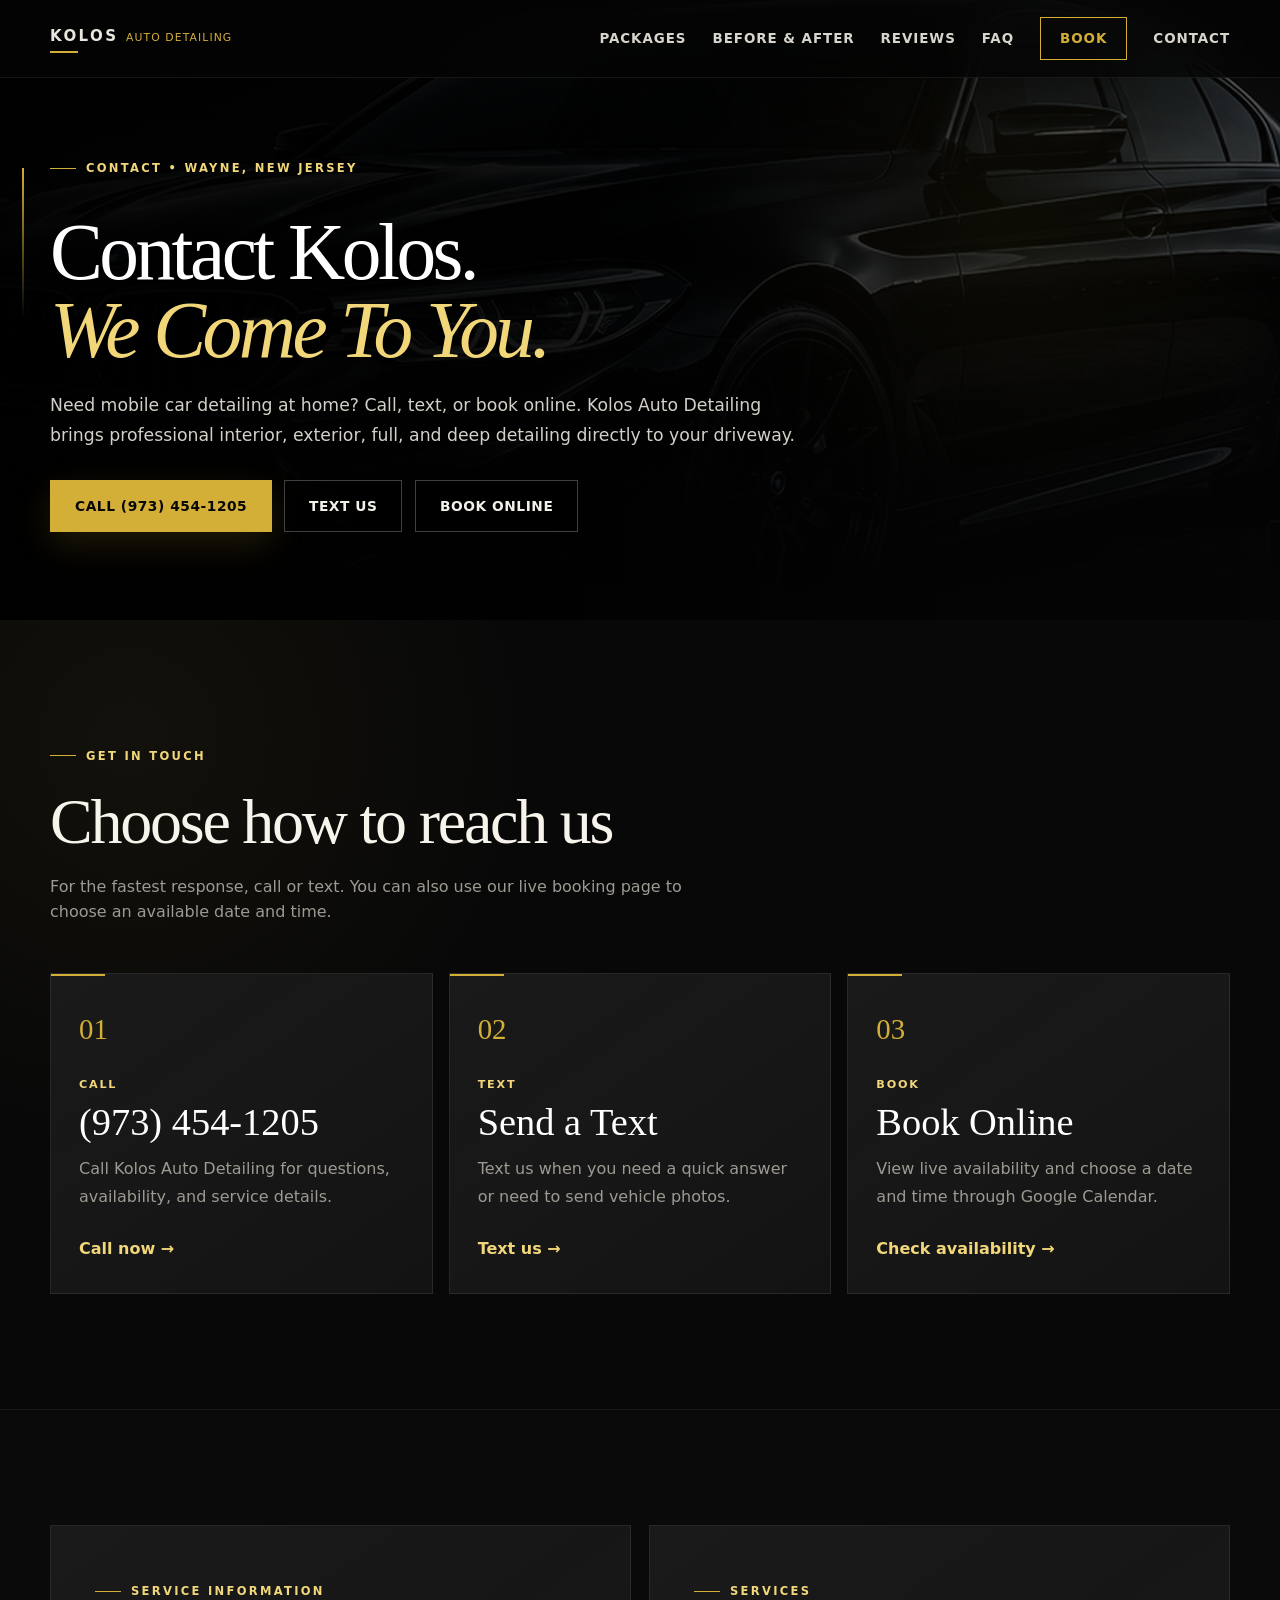
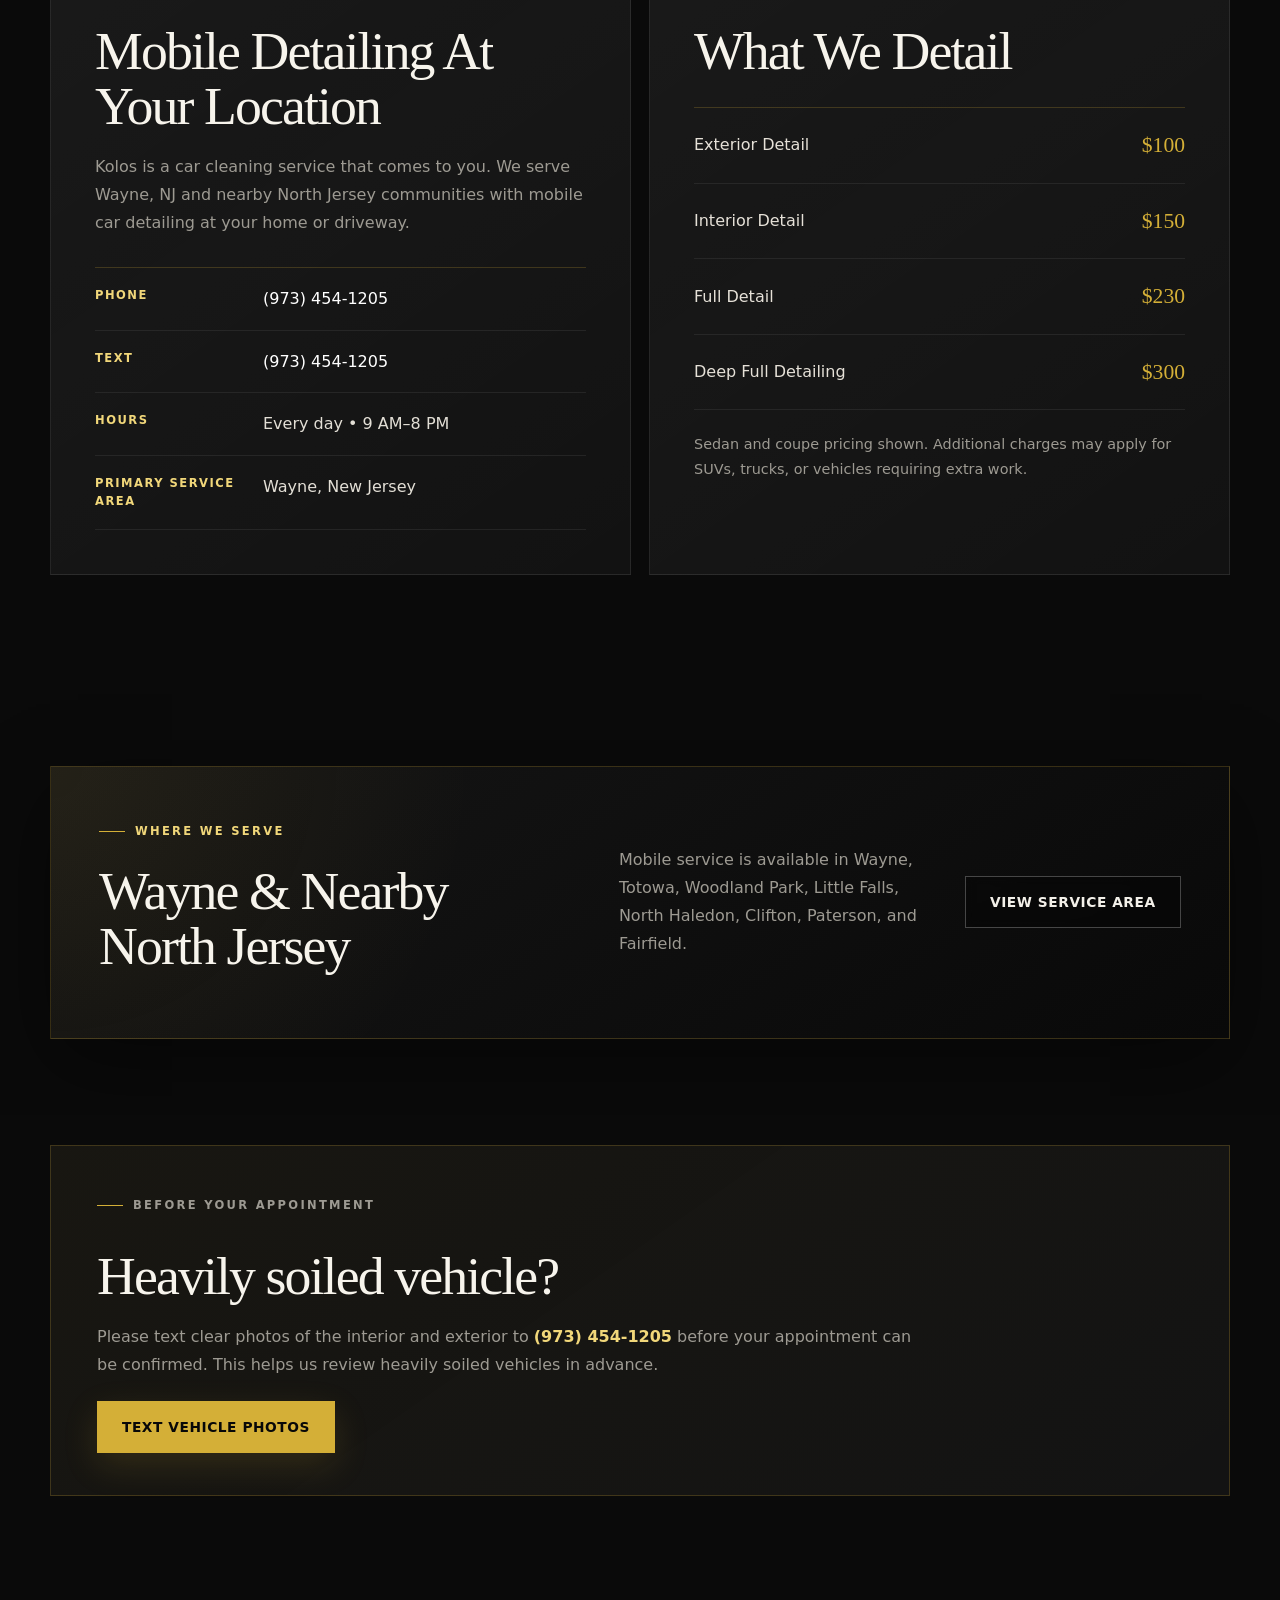
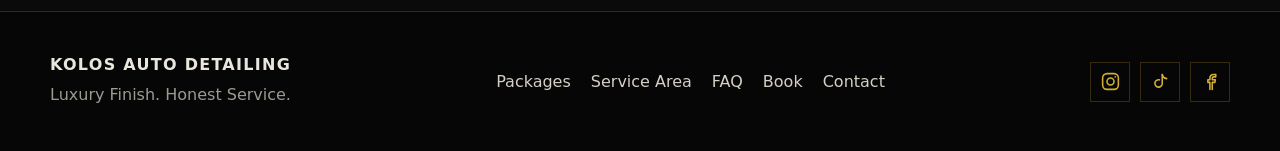
==== contact.html @ 793e10fc "Add files via upload" ====
<!doctype html>
<html lang="en">
<head>
  <meta charset="utf-8">
  <meta name="viewport" content="width=device-width,initial-scale=1">

  <!-- Meta Pixel Code -->
  <script>
  !function(f,b,e,v,n,t,s)
  {if(f.fbq)return;n=f.fbq=function(){n.callMethod?
  n.callMethod.apply(n,arguments):n.queue.push(arguments)};
  if(!f._fbq)f._fbq=n;n.push=n;n.loaded=!0;n.version='2.0';
  n.queue=[];t=b.createElement(e);t.async=!0;
  t.src=v;s=b.getElementsByTagName(e)[0];
  s.parentNode.insertBefore(t,s)}(window, document,'script',
  'https://connect.facebook.net/en_US/fbevents.js');
  fbq('init', '1034501659612035');
  fbq('track', 'PageView');
  </script>
  <noscript>
    <img height="1" width="1" style="display:none"
      src="https://www.facebook.com/tr?id=1034501659612035&ev=PageView&noscript=1"
      alt="">
  </noscript>
  <!-- End Meta Pixel Code -->

  <!-- Google tag -->
  <script async src="https://www.googletagmanager.com/gtag/js?id=G-9JKR7N1KVF"></script>
  <script>
    window.dataLayer = window.dataLayer || [];
    function gtag(){dataLayer.push(arguments);}
    gtag('js', new Date());
    gtag('config', 'G-9JKR7N1KVF');
  </script>

  <meta name="description" content="Contact Kolos Auto Detailing for mobile car detailing in Wayne, NJ. Call, text, or book online for interior, exterior, full, and deep car detailing at your location.">
  <meta name="robots" content="index, follow, max-image-preview:large, max-snippet:-1, max-video-preview:-1">
  <meta name="author" content="Kolos Auto Detailing">

  <title>Contact Kolos Auto Detailing | Mobile Car Detailing in Wayne, NJ</title>

  <link rel="canonical" href="https://kolosautodetailing.com/contact.html">

  <meta property="og:type" content="website">
  <meta property="og:site_name" content="Kolos Auto Detailing">
  <meta property="og:title" content="Contact Kolos Auto Detailing | Mobile Car Detailing in Wayne, NJ">
  <meta property="og:description" content="Call, text, or book Kolos Auto Detailing for mobile car detailing in Wayne, NJ and nearby North Jersey communities.">
  <meta property="og:url" content="https://kolosautodetailing.com/contact.html">
  <meta property="og:image" content="https://kolosautodetailing.com/assets/gallery-clean.jpg">
  <meta property="og:image:alt" content="Clean black sedan after professional car detailing">
  <meta property="og:locale" content="en_US">

  <meta name="twitter:card" content="summary_large_image">
  <meta name="twitter:title" content="Contact Kolos Auto Detailing | Mobile Car Detailing in Wayne, NJ">
  <meta name="twitter:description" content="Contact Kolos Auto Detailing for mobile interior, exterior, full, and deep detailing at your home or driveway.">
  <meta name="twitter:image" content="https://kolosautodetailing.com/assets/gallery-clean.jpg">
  <meta name="twitter:image:alt" content="Clean black sedan after professional car detailing">

  <link rel="icon" href="assets/favicon.svg">
  <link rel="apple-touch-icon" href="assets/apple-touch-icon.png">
  <link rel="stylesheet" href="style.css">

  <!-- Contact Page SEO Schema -->
  <script type="application/ld+json">
  {
    "@context": "https://schema.org",
    "@type": "ContactPage",
    "@id": "https://kolosautodetailing.com/contact.html#contact",
    "url": "https://kolosautodetailing.com/contact.html",
    "name": "Contact Kolos Auto Detailing",
    "description": "Contact page for Kolos Auto Detailing, a mobile car detailing service in Wayne, New Jersey.",
    "inLanguage": "en-US",
    "mainEntity": {
      "@id": "https://kolosautodetailing.com/#business"
    }
  }
  </script>

  <!-- Local Business SEO Schema -->
  <script type="application/ld+json">
  {
    "@context": "https://schema.org",
    "@type": "LocalBusiness",
    "@id": "https://kolosautodetailing.com/#business",
    "name": "Kolos Auto Detailing",
    "url": "https://kolosautodetailing.com/",
    "telephone": "+1-973-454-1205",
    "image": "https://kolosautodetailing.com/assets/gallery-clean.jpg",
    "description": "Mobile car detailing in Wayne, New Jersey and nearby North Jersey communities.",
    "areaServed": [
      {"@type":"City","name":"Wayne, New Jersey"},
      {"@type":"City","name":"Totowa, New Jersey"},
      {"@type":"City","name":"Woodland Park, New Jersey"},
      {"@type":"City","name":"Little Falls, New Jersey"},
      {"@type":"City","name":"North Haledon, New Jersey"},
      {"@type":"City","name":"Clifton, New Jersey"},
      {"@type":"City","name":"Paterson, New Jersey"},
      {"@type":"City","name":"Fairfield, New Jersey"}
    ],
    "sameAs": [
      "https://www.instagram.com/kolos_auto_detailing/",
      "https://www.tiktok.com/@kolosautodetailing",
      "https://www.facebook.com/profile.php?id=61592370473611"
    ],
    "openingHoursSpecification": {
      "@type": "OpeningHoursSpecification",
      "dayOfWeek": ["Monday","Tuesday","Wednesday","Thursday","Friday","Saturday","Sunday"],
      "opens": "09:00",
      "closes": "20:00"
    }
  }
  </script>
</head>

<body class="contact-page">

<header class="topbar">
  <a class="brand" href="/" aria-label="Kolos Auto Detailing home">
    Kolos <span>Auto Detailing</span>
  </a>

  <nav aria-label="Primary navigation">
    <a href="/#packages">Packages</a>
    <a href="/#results">Before &amp; After</a>
    <a href="/#reviews">Reviews</a>
    <a href="/#faq">FAQ</a>
    <a class="nav-cta" href="/#booking">Book</a>
    <a href="/contact.html" aria-current="page">Contact</a>
  </nav>
</header>

<main>

  <section class="contact-hero">
    <div class="contact-hero-overlay"></div>

    <div class="wrap contact-hero-inner reveal">
      <p class="eyebrow">Contact • Wayne, New Jersey</p>

      <h1>
        Contact Kolos.<br>
        <em>We Come To You.</em>
      </h1>

      <p class="contact-hero-copy">
        Need mobile car detailing at home? Call, text, or book online.
        Kolos Auto Detailing brings professional interior, exterior, full,
        and deep detailing directly to your driveway.
      </p>

      <div class="actions contact-actions">
        <a class="btn primary" href="tel:+19734541205">Call (973) 454-1205</a>
        <a class="btn ghost" href="sms:+19734541205">Text Us</a>
        <a class="btn ghost" href="https://calendar.app.google/9u6gRaozdZaFAMJs7" target="_blank" rel="noopener noreferrer">Book Online</a>
      </div>
    </div>
  </section>

  <section class="section contact-options-section">
    <div class="wrap">

      <div class="section-head reveal">
        <p class="eyebrow">Get in touch</p>
        <h2>Choose how to reach us</h2>
        <p>
          For the fastest response, call or text. You can also use our live
          booking page to choose an available date and time.
        </p>
      </div>

      <div class="contact-option-grid">
        <a class="contact-option-card reveal" href="tel:+19734541205">
          <span class="contact-option-number">01</span>
          <span class="contact-option-label">Call</span>
          <h3>(973) 454-1205</h3>
          <p>Call Kolos Auto Detailing for questions, availability, and service details.</p>
          <span class="contact-option-link">Call now →</span>
        </a>

        <a class="contact-option-card reveal" href="sms:+19734541205">
          <span class="contact-option-number">02</span>
          <span class="contact-option-label">Text</span>
          <h3>Send a Text</h3>
          <p>Text us when you need a quick answer or need to send vehicle photos.</p>
          <span class="contact-option-link">Text us →</span>
        </a>

        <a class="contact-option-card reveal" href="https://calendar.app.google/9u6gRaozdZaFAMJs7" target="_blank" rel="noopener noreferrer">
          <span class="contact-option-number">03</span>
          <span class="contact-option-label">Book</span>
          <h3>Book Online</h3>
          <p>View live availability and choose a date and time through Google Calendar.</p>
          <span class="contact-option-link">Check availability →</span>
        </a>
      </div>

    </div>
  </section>

  <section class="section contact-details-section">
    <div class="wrap contact-details-grid">

      <div class="contact-details-panel reveal">
        <p class="eyebrow">Service information</p>
        <h2>Mobile Detailing At Your Location</h2>
        <p>
          Kolos is a car cleaning service that comes to you. We serve Wayne,
          NJ and nearby North Jersey communities with mobile car detailing
          at your home or driveway.
        </p>

        <dl class="contact-detail-list">
          <div>
            <dt>Phone</dt>
            <dd><a href="tel:+19734541205">(973) 454-1205</a></dd>
          </div>
          <div>
            <dt>Text</dt>
            <dd><a href="sms:+19734541205">(973) 454-1205</a></dd>
          </div>
          <div>
            <dt>Hours</dt>
            <dd>Every day • 9 AM–8 PM</dd>
          </div>
          <div>
            <dt>Primary service area</dt>
            <dd>Wayne, New Jersey</dd>
          </div>
        </dl>
      </div>

      <div class="contact-service-panel reveal">
        <p class="eyebrow">Services</p>
        <h2>What We Detail</h2>

        <div class="contact-service-list">
          <a href="/#packages" class="contact-service-row">
            <span>Exterior Detail</span>
            <strong>$100</strong>
          </a>
          <a href="/#packages" class="contact-service-row">
            <span>Interior Detail</span>
            <strong>$150</strong>
          </a>
          <a href="/#packages" class="contact-service-row">
            <span>Full Detail</span>
            <strong>$230</strong>
          </a>
          <a href="/#packages" class="contact-service-row">
            <span>Deep Full Detailing</span>
            <strong>$300</strong>
          </a>
        </div>

        <p class="contact-service-note">
          Sedan and coupe pricing shown. Additional charges may apply for SUVs,
          trucks, or vehicles requiring extra work.
        </p>
      </div>

    </div>
  </section>

  <section class="section contact-area-section">
    <div class="wrap contact-area-card reveal">
      <div>
        <p class="eyebrow">Where we serve</p>
        <h2>Wayne &amp; Nearby North Jersey</h2>
      </div>

      <div class="contact-area-copy">
        <p>
          Mobile service is available in Wayne, Totowa, Woodland Park,
          Little Falls, North Haledon, Clifton, Paterson, and Fairfield.
        </p>
        <a class="btn ghost" href="/#service-area">View Service Area</a>
      </div>
    </div>
  </section>

  <section class="section contact-note-section">
    <div class="wrap contact-note-card reveal">
      <p class="eyebrow">Before your appointment</p>
      <h2>Heavily soiled vehicle?</h2>
      <p>
        Please text clear photos of the interior and exterior to
        <a class="text-link" href="sms:+19734541205">(973) 454-1205</a>
        before your appointment can be confirmed. This helps us review heavily
        soiled vehicles in advance.
      </p>
      <a class="btn primary" href="sms:+19734541205">Text Vehicle Photos</a>
    </div>
  </section>

</main>

<footer>
  <div class="wrap footer-inner">
    <div>
      <strong>Kolos Auto Detailing</strong>
      <p>Luxury Finish. Honest Service.</p>
    </div>

    <nav class="footer-links" aria-label="Footer navigation">
      <a href="/#packages">Packages</a>
      <a href="/#service-area">Service Area</a>
      <a href="/#faq">FAQ</a>
      <a href="/#booking">Book</a>
      <a href="/contact.html" aria-current="page">Contact</a>
    </nav>

    <nav class="socials" aria-label="Social media">
      <a href="https://www.instagram.com/kolos_auto_detailing/" target="_blank" rel="noopener noreferrer" aria-label="Kolos Auto Detailing on Instagram">
        <svg viewBox="0 0 24 24" aria-hidden="true"><rect x="3" y="3" width="18" height="18" rx="5"></rect><circle cx="12" cy="12" r="4"></circle><circle class="social-dot" cx="17.4" cy="6.6" r="1"></circle></svg>
      </a>
      <a href="https://www.tiktok.com/@kolosautodetailing" target="_blank" rel="noopener noreferrer" aria-label="Kolos Auto Detailing on TikTok">
        <svg viewBox="0 0 24 24" aria-hidden="true"><path d="M14 4v10.2a4.2 4.2 0 1 1-3.3-4.1"></path><path d="M14 4c.6 2.7 2.3 4.3 5 4.7"></path></svg>
      </a>
      <a href="https://www.facebook.com/profile.php?id=61592370473611" target="_blank" rel="noopener noreferrer" aria-label="Kolos Auto Detailing on Facebook">
        <svg viewBox="0 0 24 24" aria-hidden="true"><path d="M14 21v-8h3l.5-3H14V8.4c0-1 .4-1.7 1.8-1.7H18V4.1c-.7-.1-1.6-.2-2.5-.2-2.5 0-4.2 1.5-4.2 4.3V10H9v3h2.3v8"></path></svg>
      </a>
    </nav>
  </div>
</footer>

<script src="script.js"></script>
</body>
</html>
---- style.css ----
:root{
  --bg:#070707;
  --bg-soft:#0c0c0c;
  --panel:#111111;
  --panel-2:#171717;
  --gold:#d4af37;
  --gold-light:#f1d77a;
  --white:#f7f5ef;
  --text:#e9e6de;
  --muted:#9d9a92;
  --line:rgba(212,175,55,.22);
  --line-soft:rgba(255,255,255,.08);
  --max:1180px;
  --radius:4px;
  --shadow:0 25px 80px rgba(0,0,0,.45);
}

*{
  box-sizing:border-box;
}

html{
  scroll-behavior:smooth;
  scroll-padding-top:90px;
}

body{
  margin:0;
  background:var(--bg);
  color:var(--text);
  font-family:Inter,ui-sans-serif,system-ui,-apple-system,BlinkMacSystemFont,"Segoe UI",sans-serif;
  line-height:1.6;
  overflow-x:hidden;
}

body::selection{
  background:var(--gold);
  color:#050505;
}

img{
  max-width:100%;
}

a{
  color:inherit;
  text-decoration:none;
}

button,
a{
  -webkit-tap-highlight-color:transparent;
}

.wrap{
  width:min(var(--max),calc(100% - 40px));
  margin-inline:auto;
}

/* =========================
   TOP NAVIGATION
========================= */

.topbar{
  height:78px;
  position:fixed;
  z-index:100;
  top:0;
  left:0;
  right:0;
  display:flex;
  align-items:center;
  justify-content:space-between;
  padding:0 max(22px,calc((100vw - var(--max))/2));
  background:rgba(5,5,5,.72);
  backdrop-filter:blur(18px);
  -webkit-backdrop-filter:blur(18px);
  border-bottom:1px solid rgba(255,255,255,.07);
}

.brand{
  position:relative;
  font-weight:900;
  font-size:.94rem;
  letter-spacing:.16em;
  text-transform:uppercase;
  white-space:nowrap;
}

.brand::after{
  content:"";
  display:block;
  width:28px;
  height:2px;
  margin-top:3px;
  background:var(--gold);
  transition:.3s ease;
}

.brand:hover::after{
  width:52px;
}

.brand span{
  font-weight:500;
  color:var(--gold);
  font-size:.72em;
  letter-spacing:.1em;
}

.topbar nav{
  display:flex;
  align-items:center;
  gap:26px;
  font-size:.84rem;
  font-weight:600;
  text-transform:uppercase;
  letter-spacing:.07em;
}

.topbar nav a{
  position:relative;
  color:#d8d5cd;
  transition:.25s ease;
}

.topbar nav a:not(.nav-cta)::after{
  content:"";
  position:absolute;
  left:0;
  bottom:-8px;
  width:0;
  height:1px;
  background:var(--gold);
  transition:.25s ease;
}

.topbar nav a:hover{
  color:#fff;
}

.topbar nav a:not(.nav-cta):hover::after{
  width:100%;
}

.nav-cta{
  border:1px solid var(--gold);
  padding:10px 19px;
  color:var(--gold)!important;
  transition:.25s ease;
}

.nav-cta:hover{
  background:var(--gold);
  color:#080808!important;
}

/* =========================
   HERO
========================= */

.hero{
  min-height:780px;
  height:94vh;
  display:grid;
  place-items:center;
  position:relative;
  isolation:isolate;
  background:
    url("assets/gallery-clean.jpg")
    center center / cover no-repeat;
}

.hero::before{
  content:"";
  position:absolute;
  inset:0;
  z-index:-1;
  background:
    radial-gradient(
      circle at 75% 45%,
      rgba(212,175,55,.10),
      transparent 30%
    );
}

.hero-overlay{
  position:absolute;
  inset:0;
  z-index:-1;
  background:
    linear-gradient(
      90deg,
      rgba(0,0,0,.94) 0%,
      rgba(0,0,0,.82) 38%,
      rgba(0,0,0,.43) 70%,
      rgba(0,0,0,.28) 100%
    ),
    linear-gradient(
      0deg,
      #070707 0%,
      rgba(7,7,7,.05) 42%,
      rgba(7,7,7,.12) 100%
    );
}

.hero-content{
  position:relative;
  width:min(var(--max),calc(100% - 40px));
  padding-top:60px;
}

.hero-content::before{
  content:"";
  position:absolute;
  left:-28px;
  top:60px;
  width:2px;
  height:150px;
  background:linear-gradient(
    to bottom,
    var(--gold),
    transparent
  );
}

.eyebrow{
  display:inline-flex;
  align-items:center;
  gap:10px;
  color:var(--gold-light);
  font-size:.72rem;
  font-weight:800;
  text-transform:uppercase;
  letter-spacing:.2em;
}

.eyebrow::before{
  content:"";
  width:26px;
  height:1px;
  background:var(--gold);
}

.hero h1,
.section h2{
  font-family:Georgia,"Times New Roman",serif;
  line-height:1.02;
  font-weight:400;
}

.hero h1{
  max-width:920px;
  margin:.32em 0 .22em;
  font-size:clamp(3.2rem,6.5vw,6.6rem);
  letter-spacing:-.045em;
  color:#fff;
}

.hero h1 em{
  color:var(--gold-light);
  font-weight:400;
  font-style:italic;
}

.hero-copy{
  max-width:650px;
  margin:20px 0 0;
  color:#d3d0c8;
  font-size:1.08rem;
  line-height:1.75;
}

.hero-seo-text{
  max-width:720px;
  margin:20px 0 0;
  color:#d3d0c7;
  font-size:1rem;
  line-height:1.6;
}

.actions{
  display:flex;
  gap:12px;
  flex-wrap:wrap;
  margin-top:30px;
}

/* =========================
   BUTTONS
========================= */

.btn{
  position:relative;
  display:inline-flex;
  justify-content:center;
  align-items:center;
  min-height:52px;
  padding:0 24px;
  border:1px solid transparent;
  font-weight:800;
  font-size:.86rem;
  letter-spacing:.04em;
  text-transform:uppercase;
  cursor:pointer;
  overflow:hidden;
  transition:
    background .25s ease,
    color .25s ease,
    border-color .25s ease,
    transform .25s ease,
    box-shadow .25s ease;
}

.btn:hover{
  transform:translateY(-2px);
}

.primary{
  background:var(--gold);
  color:#080808;
  box-shadow:0 12px 35px rgba(212,175,55,.15);
}

.primary:hover{
  background:var(--gold-light);
  box-shadow:0 15px 45px rgba(212,175,55,.25);
}

.ghost{
  border-color:rgba(255,255,255,.25);
  background:rgba(0,0,0,.28);
  color:#f3f0e9;
  backdrop-filter:blur(5px);
}

.ghost:hover{
  border-color:var(--gold);
  color:var(--gold-light);
  background:rgba(212,175,55,.05);
}

.full{
  width:100%;
}

/* =========================
   SECTIONS
========================= */

.section{
  position:relative;
  padding:115px 0;
}

.section-head{
  max-width:730px;
  margin-bottom:48px;
}

.section h2{
  margin:.2em 0 .3em;
  font-size:clamp(2.6rem,5vw,4.7rem);
  letter-spacing:-.035em;
  color:#f7f4ec;
}

.section-head>p:not(.eyebrow){
  color:var(--muted);
  max-width:680px;
}

/* =========================
   PACKAGE SECTION
========================= */

#packages{
  background:
    radial-gradient(
      circle at 10% 20%,
      rgba(212,175,55,.045),
      transparent 30%
    ),
    var(--bg);
}

.package-grid{
  display:grid;
  grid-template-columns:repeat(4,1fr);
  gap:15px;
}

.card{
  position:relative;
  min-height:375px;
  display:flex;
  flex-direction:column;
  padding:31px 28px;
  background:
    linear-gradient(
      145deg,
      rgba(255,255,255,.045),
      rgba(255,255,255,.008)
    ),
    var(--panel);
  border:1px solid rgba(255,255,255,.08);
  transition:
    transform .35s ease,
    border-color .35s ease,
    box-shadow .35s ease,
    background .35s ease;
}

.card::before{
  content:"";
  position:absolute;
  top:0;
  left:0;
  width:0;
  height:2px;
  background:var(--gold);
  transition:.35s ease;
}

.card:hover{
  transform:translateY(-8px);
  border-color:rgba(212,175,55,.42);
  box-shadow:0 25px 60px rgba(0,0,0,.32);
}

.card:hover::before{
  width:100%;
}

.card .label{
  margin:0 0 10px;
  color:var(--gold);
  text-transform:uppercase;
  font-size:.72rem;
  letter-spacing:.15em;
  font-weight:800;
}

.card h3{
  margin:0 0 22px;
  font-family:Georgia,"Times New Roman",serif;
  font-size:3.35rem;
  font-weight:400;
  line-height:1;
  color:#fff;
}

.card ul{
  list-style:none;
  padding:0;
  margin:0 0 28px;
  color:#c5c1b9;
}

.card li{
  padding:10px 0;
  border-bottom:1px solid rgba(255,255,255,.06);
  font-size:.92rem;
}

.card li::before{
  content:"✓";
  color:var(--gold);
  margin-right:10px;
  font-weight:900;
}

.text-link{
  margin-top:auto;
  color:var(--gold-light);
  font-weight:800;
  transition:.25s ease;
}

.text-link:hover{
  color:#fff;
  transform:translateX(4px);
}

.featured{
  border-color:var(--gold);
  background:
    linear-gradient(
      145deg,
      rgba(212,175,55,.09),
      rgba(212,175,55,.015)
    ),
    #111;
  box-shadow:
    0 20px 65px rgba(0,0,0,.38),
    inset 0 0 0 1px rgba(212,175,55,.04);
}

.featured::before{
  width:100%;
}

.popular{
  position:absolute;
  right:16px;
  top:16px;
  padding:6px 9px;
  background:var(--gold);
  color:#090909;
  font-size:.61rem;
  font-weight:900;
  text-transform:uppercase;
  letter-spacing:.08em;
}

/* =========================
   PACKAGE SUBSECTION
========================= */

.subsection-head{
  margin:80px 0 25px;
}

.subsection-head h3,
.flyer-card h3{
  margin:.15em 0;
  font-family:Georgia,"Times New Roman",serif;
  font-size:clamp(2rem,4vw,3.4rem);
  font-weight:400;
}

/* =========================
   SERVICE AREA
========================= */

.service-area-section{
  padding:82px 0;
  background:#0a0a0a;
}

.service-area-card{
  position:relative;
  display:grid;
  grid-template-columns:.85fr 1.15fr;
  gap:64px;
  align-items:start;
  padding:50px;
  border:1px solid var(--line);
  background:
    radial-gradient(
      circle at 0 0,
      rgba(212,175,55,.08),
      transparent 35%
    ),
    linear-gradient(145deg,#151515,#090909);
  box-shadow:var(--shadow);
}

.service-area-card::before{
  content:"";
  position:absolute;
  top:0;
  left:0;
  width:70px;
  height:2px;
  background:var(--gold);
}

.service-area-card h2{
  margin:.2em 0;
  font-family:Georgia,"Times New Roman",serif;
  font-size:clamp(2.2rem,4vw,3.7rem);
  font-weight:400;
  line-height:1.05;
}

.service-area-copy{
  color:#c7c1b6;
}

.service-area-copy p:first-child{
  margin-top:4px;
}

.service-area-copy .text-link{
  white-space:nowrap;
}

/* =========================
   BEFORE / AFTER
========================= */

.results-section{
  background:
    linear-gradient(
      180deg,
      #0b0b0b,
      #101010
    );
  border-block:1px solid rgba(255,255,255,.06);
}

.result-block{
  display:grid;
  grid-template-columns:270px 1fr;
  gap:35px;
  padding:34px 0 58px;
  border-top:1px solid var(--line);
}

.result-copy span{
  display:block;
  font-family:Georgia,"Times New Roman",serif;
  color:var(--gold);
  font-size:3rem;
  line-height:1;
  margin-bottom:12px;
}

.result-copy h3{
  margin:0;
  font-family:Georgia,"Times New Roman",serif;
  font-size:2.15rem;
  font-weight:400;
}

.result-copy p{
  color:var(--muted);
}

.photo-pair{
  display:grid;
  grid-template-columns:1fr 1fr;
  gap:14px;
}

.result-photo{
  position:relative;
  min-height:360px;
  margin:0;
  overflow:hidden;
  border:1px solid rgba(212,175,55,.3);
  background:#111;
}

.result-photo::after{
  content:"";
  position:absolute;
  inset:0;
  background:linear-gradient(
    180deg,
    transparent 55%,
    rgba(0,0,0,.7)
  );
  pointer-events:none;
}

.result-photo img{
  width:100%;
  height:100%;
  min-height:360px;
  object-fit:cover;
  display:block;
  transition:transform .7s ease;
}

.result-photo:hover img{
  transform:scale(1.045);
}

.result-photo figcaption{
  position:absolute;
  z-index:2;
  left:0;
  right:0;
  bottom:0;
  display:flex;
  justify-content:space-between;
  align-items:center;
  padding:48px 18px 16px;
  background:linear-gradient(
    transparent,
    rgba(0,0,0,.88)
  );
}

.result-photo small{
  color:var(--gold);
  font-weight:900;
  letter-spacing:.16em;
}

.result-photo span{
  font-size:.72rem;
  color:#d0cbc2;
}

.photo-slot{
  display:none;
}

/* =========================
   BOOKING
========================= */

.booking-section{
  background:
    radial-gradient(
      circle at 50% 0,
      rgba(212,175,55,.12),
      transparent 42%
    ),
    linear-gradient(
      180deg,
      #080808,
      #101010
    );
}

.booking-wrap{
  max-width:980px;
}

.availability-card{
  position:relative;
  overflow:hidden;
  padding:clamp(32px,5vw,62px);
  text-align:center;
  background:
    radial-gradient(
      circle at 50% -20%,
      rgba(212,175,55,.12),
      transparent 45%
    ),
    linear-gradient(145deg,#181818,#090909);
  border:1px solid var(--gold);
  box-shadow:0 30px 90px rgba(0,0,0,.5);
}

.availability-card::before,
.availability-card::after{
  content:"";
  position:absolute;
  width:90px;
  height:90px;
  border:1px solid rgba(212,175,55,.18);
  transform:rotate(45deg);
}

.availability-card::before{
  left:-55px;
  top:-55px;
}

.availability-card::after{
  right:-55px;
  bottom:-55px;
}

.availability-card h2{
  position:relative;
  margin:.12em 0 .22em;
  font-family:Georgia,"Times New Roman",serif;
  font-size:clamp(2.8rem,6vw,5.2rem);
  font-weight:400;
  line-height:1;
}

.booking-intro{
  max-width:700px;
  margin:0 auto;
  color:var(--muted);
  font-size:1.06rem;
}

.availability-icon{
  width:64px;
  height:64px;
  display:grid;
  place-items:center;
  margin:0 auto 22px;
  color:#090909;
  background:var(--gold);
  border:1px solid var(--gold-light);
  font:900 1.25rem/1 Inter,sans-serif;
  box-shadow:0 15px 45px rgba(212,175,55,.18);
}

.availability-card>#calendar-booking-link{
  max-width:580px;
  margin:30px auto 0;
}

.quick-contact{
  display:grid;
  grid-template-columns:1fr 1fr;
  gap:12px;
  max-width:580px;
  margin:12px auto 0;
}

.quick-contact .btn{
  width:100%;
}

.vehicle-photo-note{
  max-width:720px;
  margin:36px auto 0;
  padding:25px;
  border:1px solid var(--line);
  background:rgba(212,175,55,.045);
  text-align:left;
}

.vehicle-photo-note h3{
  margin:0 0 7px;
  font-family:Georgia,"Times New Roman",serif;
  font-size:1.6rem;
  font-weight:400;
}

.vehicle-photo-note p{
  margin:0;
  color:#c8c2b6;
}

.vehicle-photo-note .photo-text-button{
  margin-top:18px;
}

.hours-mini{
  max-width:720px;
  margin:30px auto 0;
  padding-top:24px;
  border-top:1px solid rgba(255,255,255,.08);
  display:flex;
  justify-content:space-between;
  gap:16px;
  text-align:left;
}

.hours-mini span{
  color:var(--muted);
}

/* =========================
   REVIEWS
========================= */

.reviews-section{
  background:
    linear-gradient(
      180deg,
      #090909,
      #111
    );
}

.empty-review{
  position:relative;
  padding:18px 22px;
  margin-top:28px;
  border:1px solid rgba(212,175,55,.18);
  border-left:2px solid var(--gold);
  background:rgba(255,255,255,.025);
}

.empty-review strong{
  font-size:1.05rem;
}

.empty-review p{
  margin:5px 0 0;
  color:var(--muted);
}

/* =========================
   FAQ
========================= */

.faq-section{
  background:#0b0b0b;
  border-top:1px solid rgba(255,255,255,.06);
}

.faq-layout{
  display:grid;
  grid-template-columns:.75fr 1.25fr;
  gap:70px;
  align-items:start;
}

.faq-layout .section-head{
  position:sticky;
  top:110px;
}

.faq-list{
  border-top:1px solid var(--line);
}

.faq-list details{
  border-bottom:1px solid var(--line);
  padding:0 4px;
}

.faq-list summary{
  position:relative;
  cursor:pointer;
  list-style:none;
  padding:25px 38px 25px 0;
  font-weight:800;
  color:#eeeae2;
  transition:.2s ease;
}

.faq-list summary:hover{
  color:var(--gold-light);
}

.faq-list summary::-webkit-details-marker{
  display:none;
}

.faq-list summary::after{
  content:"+";
  position:absolute;
  right:4px;
  top:20px;
  color:var(--gold);
  font-size:1.5rem;
  font-weight:400;
}

.faq-list details[open] summary::after{
  content:"–";
}

.faq-list details p{
  color:var(--muted);
  margin:0;
  padding:0 38px 25px 0;
}

/* =========================
   FLYER
========================= */

.flyer-strip{
  padding:62px 0;
  background:#0a0a0a;
  border-top:1px solid rgba(255,255,255,.06);
}

.flyer-strip-inner{
  display:grid;
  grid-template-columns:110px 1fr auto;
  gap:28px;
  align-items:center;
  padding:22px;
  border:1px solid var(--line);
  background:
    linear-gradient(
      145deg,
      #151515,
      #090909
    );
}

.flyer-thumb{
  height:130px;
  overflow:hidden;
  border:1px solid rgba(255,255,255,.1);
}

.flyer-thumb img{
  width:100%;
  height:100%;
  object-fit:cover;
  display:block;
  transition:.5s ease;
}

.flyer-thumb:hover img{
  transform:scale(1.05);
}

.flyer-strip h2{
  margin:.1em 0;
  font-family:Georgia,"Times New Roman",serif;
  font-size:clamp(2rem,4vw,3.2rem);
  font-weight:400;
}

.flyer-strip p{
  color:var(--muted);
  margin:.2rem 0;
}

/* =========================
   FOOTER
========================= */

footer{
  border-top:1px solid var(--line);
  padding:40px 0;
  background:#060606;
}

.footer-inner{
  display:flex;
  justify-content:space-between;
  align-items:center;
  gap:28px;
}

.footer-inner strong{
  letter-spacing:.08em;
  text-transform:uppercase;
}

.footer-inner p{
  color:var(--muted);
  margin:.25rem 0;
}

.footer-links{
  display:flex;
  gap:20px;
  flex-wrap:wrap;
}

.footer-links a{
  color:#d5d0c6;
  transition:.2s ease;
}

.footer-links a:hover{
  color:var(--gold);
}

.socials{
  display:flex;
  align-items:center;
  gap:10px;
}

.socials a{
  width:40px;
  height:40px;
  display:grid;
  place-items:center;
  color:var(--gold);
  border:1px solid var(--line);
  transition:.25s ease;
}

.socials a:hover{
  color:var(--gold-light);
  border-color:var(--gold);
  transform:translateY(-3px);
  background:rgba(212,175,55,.05);
}

.socials svg{
  width:21px;
  height:21px;
  fill:none;
  stroke:currentColor;
  stroke-width:1.8;
  stroke-linecap:round;
  stroke-linejoin:round;
}

.socials .social-dot{
  fill:currentColor;
  stroke:none;
}

/* =========================
   REVEAL ANIMATION
========================= */

.reveal{
  opacity:0;
  transform:translateY(24px);
  transition:
    opacity .7s ease,
    transform .7s cubic-bezier(.2,.7,.2,1);
}

.reveal.visible{
  opacity:1;
  transform:none;
}

/* =========================
   HOVER / TRANSITIONS
========================= */

.card,
.btn,
.text-link,
.result-photo,
.flyer-thumb{
  will-change:transform;
}

/* =========================
   TABLET
========================= */

@media(max-width:1000px){

  .topbar nav{
    gap:16px;
  }

  .package-grid{
    grid-template-columns:repeat(2,1fr);
  }

  .result-block{
    grid-template-columns:1fr;
  }

  .result-copy{
    max-width:650px;
  }

  .service-area-card{
    grid-template-columns:1fr;
    gap:30px;
  }

  .faq-layout{
    grid-template-columns:1fr;
    gap:35px;
  }

  .faq-layout .section-head{
    position:static;
  }

  .flyer-strip-inner{
    grid-template-columns:90px 1fr;
  }

  .flyer-strip-inner>.btn{
    grid-column:1/-1;
  }

  .flyer-thumb{
    height:110px;
  }
}

/* =========================
   MOBILE
========================= */

@media(max-width:700px){

  .wrap,
  .hero-content{
    width:min(100% - 24px,var(--max));
  }

  .topbar{
    height:66px;
    padding:0 12px;
  }

  .brand{
    font-size:.78rem;
    letter-spacing:.12em;
  }

  .topbar nav{
    gap:8px;
  }

  .topbar nav a:not(.nav-cta){
    display:none;
  }

  .nav-cta{
    padding:9px 14px;
    font-size:.72rem;
  }

  .hero{
    height:auto;
    min-height:760px;
    background-position:center;
  }

  .hero-overlay{
    background:
      linear-gradient(
        180deg,
        rgba(0,0,0,.7) 0%,
        rgba(0,0,0,.82) 55%,
        #070707 100%
      );
  }

  .hero-content{
    padding-top:90px;
    padding-bottom:60px;
  }

  .hero-content::before{
    display:none;
  }

  .eyebrow{
    font-size:.64rem;
    letter-spacing:.15em;
  }

  .hero h1{
    margin-top:14px;
    font-size:clamp(2.9rem,13vw,4rem);
    line-height:.98;
    letter-spacing:-.045em;
  }

  .hero-copy{
    font-size:.96rem;
    line-height:1.65;
  }

  .actions{
    margin-top:25px;
  }

  .actions .btn{
    width:100%;
  }

  .section{
    padding:72px 0;
  }

  .section-head{
    margin-bottom:34px;
  }

  .section h2{
    font-size:2.65rem;
  }

  .package-grid,
  .correction-cards,
  .photo-pair{
    grid-template-columns:1fr;
  }

  .card{
    min-height:330px;
    padding:27px 24px;
  }

  .card h3{
    font-size:3rem;
  }

  .correction-cards .card h3{
    font-size:3rem;
  }

  .subsection-head{
    margin-top:65px;
  }

  .service-area-section{
    padding:55px 0;
  }

  .service-area-card{
    padding:27px 21px;
  }

  .service-area-card h2{
    font-size:2.45rem;
  }

  .result-block{
    padding:28px 0 45px;
  }

  .result-copy span{
    font-size:2.5rem;
  }

  .result-copy h3{
    font-size:1.9rem;
  }

  .result-photo,
  .result-photo img{
    min-height:270px;
  }

  .availability-card{
    padding:28px 18px;
  }

  .availability-card h2{
    font-size:2.9rem;
  }

  .quick-contact{
    grid-template-columns:1fr;
  }

  .vehicle-photo-note{
    padding:19px;
  }

  .photo-text-button{
    width:100%;
  }

  .hours-mini{
    flex-direction:column;
    gap:2px;
  }

  .flyer-strip{
    padding:50px 0;
  }

  .flyer-strip-inner{
    grid-template-columns:1fr;
    padding:18px;
  }

  .flyer-thumb{
    height:220px;
  }

  .flyer-strip-inner>.btn{
    grid-column:auto;
    width:100%;
  }

  .footer-inner{
    align-items:flex-start;
    flex-direction:column;
    gap:28px;
  }

  .footer-links{
    width:100%;
    gap:12px 18px;
  }

  .socials{
    flex-wrap:wrap;
  }
}

/* =========================
   SMALL PHONES
========================= */

@media(max-width:420px){

  .hero{
    min-height:730px;
  }

  .hero h1{
    font-size:2.8rem;
  }

  .hero-copy{
    font-size:.91rem;
  }

  .section h2{
    font-size:2.35rem;
  }

  .card h3{
    font-size:2.75rem;
  }

  .service-area-card h2{
    font-size:2.2rem;
  }

  .availability-card h2{
    font-size:2.55rem;
  }

  .btn{
    min-height:50px;
    padding:0 18px;
    font-size:.78rem;
  }
}


/* =========================
   NATURAL SEO SERVICES
========================= */

.subsection-copy{
  max-width:720px;
  margin:14px 0 0;
  color:var(--muted);
  line-height:1.7;
}

.seo-services-section{
  background:
    radial-gradient(
      circle at 85% 20%,
      rgba(212,175,55,.055),
      transparent 30%
    ),
    #090909;
  border-top:1px solid rgba(255,255,255,.06);
}

.seo-service-grid{
  display:grid;
  grid-template-columns:repeat(3,1fr);
  gap:16px;
  margin-top:10px;
}

.seo-service-card{
  position:relative;
  min-height:285px;
  padding:32px 28px;
  background:
    linear-gradient(
      145deg,
      rgba(255,255,255,.04),
      rgba(255,255,255,.008)
    ),
    var(--panel);
  border:1px solid rgba(255,255,255,.08);
  transition:
    transform .3s ease,
    border-color .3s ease,
    box-shadow .3s ease;
}

.seo-service-card::before{
  content:"";
  position:absolute;
  left:0;
  top:0;
  width:0;
  height:2px;
  background:var(--gold);
  transition:.3s ease;
}

.seo-service-card:hover{
  transform:translateY(-6px);
  border-color:rgba(212,175,55,.4);
  box-shadow:0 20px 50px rgba(0,0,0,.3);
}

.seo-service-card:hover::before{
  width:100%;
}

.seo-service-number{
  display:block;
  margin-bottom:28px;
  color:var(--gold);
  font-family:Georgia,"Times New Roman",serif;
  font-size:1.8rem;
  line-height:1;
}

.seo-service-card h3{
  margin:0 0 14px;
  font-family:Georgia,"Times New Roman",serif;
  font-size:2rem;
  font-weight:400;
  line-height:1.08;
  color:#fff;
}

.seo-service-card p{
  margin:0;
  color:var(--muted);
  line-height:1.72;
}

.seo-location-line{
  margin-top:22px;
  padding:18px 22px;
  border-left:2px solid var(--gold);
  background:rgba(212,175,55,.035);
  color:#bdb8ae;
  line-height:1.65;
}

.seo-location-line strong{
  color:var(--gold-light);
  margin-right:6px;
}


/* =========================
   REDUCED MOTION
========================= */

@media(prefers-reduced-motion:reduce){

  html{
    scroll-behavior:auto;
  }

  *,
  *::before,
  *::after{
    animation-duration:.01ms!important;
    animation-iteration-count:1!important;
    transition-duration:.01ms!important;
  }

  .reveal{
    opacity:1;
    transform:none;
  }
}


.section-dots{
  position:fixed;
  z-index:90;
  right:30px;
  top:50%;
  transform:translateY(-50%);
  display:flex;
  flex-direction:column;
  align-items:flex-end;
  gap:12px;
}

.section-dots a{
  position:relative;
  display:block;
  width:18px;
  height:2px;
  background:rgba(255,255,255,.32);
  opacity:.65;
  transition:
    width .35s ease,
    background .35s ease,
    opacity .35s ease;
}

.section-dots a:hover{
  width:30px;
  opacity:1;
  background:#fff;
}


.section-dots a.active{
  width:42px;
  background:var(--gold);
  opacity:1;
}


.section-dots a.active::before{
  content:attr(aria-label);
  position:absolute;
  right:52px;
  top:50%;
  transform:translateY(-50%);
  white-space:nowrap;

  color:#fff;
  font-size:.68rem;
  font-weight:800;
  letter-spacing:.16em;
  text-transform:uppercase;

  animation:sectionNameIn .35s ease forwards;
}

@keyframes sectionNameIn{
  from{
    opacity:0;
    transform:translate(8px,-50%);
  }
  to{
    opacity:1;
    transform:translate(0,-50%);
  }
}


.section-dots::before{
  content:"";
  position:absolute;
  right:-9px;
  top:-25px;
  bottom:-25px;
  width:1px;
  background:rgba(255,255,255,.08);
  pointer-events:none;
}

@media(max-width:900px){

  .seo-service-grid{
    grid-template-columns:1fr;
  }

  .seo-service-card{
    min-height:auto;
  }


  .section-dots{
    right:18px;
  }

  .section-dots a{
    width:14px;
  }

  .section-dots a.active{
    width:36px;
  }

  .section-dots a.active::before{
    right:46px;
    font-size:.6rem;
  }

  .section-dots::before{
    display:none;
  }
}

@media(max-width:580px){

  .seo-service-card{
    padding:28px 22px;
  }

  .seo-service-card h3{
    font-size:1.75rem;
  }


  .section-dots{
    right:12px;
  }

  .section-dots a{
    width:12px;
  }

  .section-dots a.active{
    width:30px;
  }

  .section-dots a.active::before{
    right:40px;
    font-size:.55rem;
  }
}


/* =========================================================
   CONTACT PAGE
   Add this block to the END of style.css
========================================================= */

.contact-page{
  background:#070707;
}

.contact-hero{
  position:relative;
  min-height:620px;
  display:grid;
  place-items:center;
  overflow:hidden;
  isolation:isolate;
  background:
    url("assets/gallery-clean.jpg") center center / cover no-repeat;
}

.contact-hero::before{
  content:"";
  position:absolute;
  inset:0;
  z-index:-2;
  background:
    radial-gradient(circle at 78% 35%, rgba(212,175,55,.12), transparent 30%),
    rgba(0,0,0,.35);
}

.contact-hero-overlay{
  position:absolute;
  inset:0;
  z-index:-1;
  background:
    linear-gradient(90deg, rgba(0,0,0,.94) 0%, rgba(0,0,0,.84) 42%, rgba(0,0,0,.48) 75%, rgba(0,0,0,.34) 100%),
    linear-gradient(0deg, #070707 0%, rgba(7,7,7,.08) 55%, rgba(7,7,7,.26) 100%);
}

.contact-hero-inner{
  position:relative;
  padding:145px 0 85px;
}

.contact-hero-inner::before{
  content:"";
  position:absolute;
  left:-28px;
  top:165px;
  width:2px;
  height:150px;
  background:linear-gradient(to bottom, var(--gold), transparent);
}

.contact-hero h1{
  max-width:920px;
  margin:.32em 0 .22em;
  font-family:Georgia,"Times New Roman",serif;
  font-size:clamp(3.4rem,6.2vw,6.4rem);
  line-height:.98;
  letter-spacing:-.045em;
  font-weight:400;
  color:#fff;
}

.contact-hero h1 em{
  color:var(--gold-light);
  font-style:italic;
}

.contact-hero-copy{
  max-width:760px;
  margin:20px 0 0;
  color:#d3d0c8;
  font-size:1.08rem;
  line-height:1.75;
}

.contact-actions{
  margin-top:30px;
}

.contact-options-section{
  background:
    radial-gradient(circle at 10% 15%, rgba(212,175,55,.05), transparent 30%),
    #080808;
}

.contact-option-grid{
  display:grid;
  grid-template-columns:repeat(3,1fr);
  gap:16px;
}

.contact-option-card{
  position:relative;
  display:flex;
  flex-direction:column;
  min-height:320px;
  padding:32px 28px;
  background:
    linear-gradient(145deg, rgba(255,255,255,.04), rgba(255,255,255,.008)),
    #111;
  border:1px solid rgba(255,255,255,.08);
  transition:transform .3s ease, border-color .3s ease, box-shadow .3s ease;
}

.contact-option-card::before{
  content:"";
  position:absolute;
  top:0;
  left:0;
  width:54px;
  height:2px;
  background:var(--gold);
  transition:width .3s ease;
}

.contact-option-card:hover{
  transform:translateY(-7px);
  border-color:rgba(212,175,55,.42);
  box-shadow:0 24px 60px rgba(0,0,0,.3);
}

.contact-option-card:hover::before{
  width:100%;
}

.contact-option-number{
  color:var(--gold);
  font-family:Georgia,"Times New Roman",serif;
  font-size:1.8rem;
  margin-bottom:24px;
}

.contact-option-label{
  color:var(--gold-light);
  text-transform:uppercase;
  font-weight:800;
  font-size:.7rem;
  letter-spacing:.16em;
}

.contact-option-card h3{
  margin:8px 0 12px;
  color:#fff;
  font-family:Georgia,"Times New Roman",serif;
  font-size:clamp(2rem,3vw,2.65rem);
  line-height:1.08;
  font-weight:400;
}

.contact-option-card p{
  margin:0;
  color:var(--muted);
  line-height:1.7;
}

.contact-option-link{
  margin-top:auto;
  padding-top:26px;
  color:var(--gold-light);
  font-weight:800;
}

.contact-details-section{
  background:#0a0a0a;
  border-top:1px solid rgba(255,255,255,.06);
}

.contact-details-grid{
  display:grid;
  grid-template-columns:1fr 1fr;
  gap:18px;
}

.contact-details-panel,
.contact-service-panel{
  padding:44px;
  background:
    linear-gradient(145deg, rgba(255,255,255,.045), rgba(255,255,255,.008)),
    #101010;
  border:1px solid rgba(255,255,255,.08);
}

.contact-details-panel h2,
.contact-service-panel h2,
.contact-area-card h2,
.contact-note-card h2{
  margin:.22em 0 .35em;
  font-family:Georgia,"Times New Roman",serif;
  font-size:clamp(2.5rem,4.2vw,4.2rem);
  font-weight:400;
  line-height:1.03;
  letter-spacing:-.035em;
  color:#f7f4ec;
}

.contact-details-panel > p:not(.eyebrow),
.contact-service-note,
.contact-area-copy p,
.contact-note-card p{
  color:var(--muted);
  line-height:1.75;
}

.contact-detail-list{
  margin:30px 0 0;
  border-top:1px solid var(--line);
}

.contact-detail-list > div{
  display:grid;
  grid-template-columns:150px 1fr;
  gap:18px;
  padding:18px 0;
  border-bottom:1px solid rgba(255,255,255,.07);
}

.contact-detail-list dt{
  color:var(--gold-light);
  font-size:.72rem;
  font-weight:800;
  letter-spacing:.13em;
  text-transform:uppercase;
}

.contact-detail-list dd{
  margin:0;
  color:#e3dfd6;
}

.contact-detail-list a{
  color:#fff;
  transition:.2s ease;
}

.contact-detail-list a:hover{
  color:var(--gold-light);
}

.contact-service-list{
  margin-top:28px;
  border-top:1px solid var(--line);
}

.contact-service-row{
  display:flex;
  justify-content:space-between;
  gap:18px;
  align-items:center;
  padding:20px 0;
  color:#e6e1d8;
  border-bottom:1px solid rgba(255,255,255,.07);
  transition:.2s ease;
}

.contact-service-row:hover{
  color:var(--gold-light);
  padding-inline:8px;
}

.contact-service-row strong{
  color:var(--gold);
  font-family:Georgia,"Times New Roman",serif;
  font-size:1.35rem;
  font-weight:400;
}

.contact-service-note{
  margin:22px 0 0;
  font-size:.9rem;
}

.contact-area-section{
  padding-top:76px;
  padding-bottom:76px;
  background:#0a0a0a;
}

.contact-area-card{
  display:grid;
  grid-template-columns:.9fr 1.1fr;
  gap:60px;
  align-items:center;
  padding:44px 48px;
  border:1px solid var(--line);
  background:
    radial-gradient(circle at 0 0, rgba(212,175,55,.08), transparent 35%),
    linear-gradient(145deg,#151515,#090909);
  box-shadow:var(--shadow);
}

.contact-area-copy{
  display:flex;
  align-items:center;
  justify-content:space-between;
  gap:28px;
}

.contact-area-copy .btn{
  flex:0 0 auto;
}

.contact-note-section{
  padding-top:30px;
  background:#0a0a0a;
}

.contact-note-card{
  padding:42px 46px;
  border:1px solid var(--line);
  background:
    linear-gradient(145deg, rgba(212,175,55,.045), rgba(255,255,255,.01)),
    #101010;
}

.contact-note-card p{
  max-width:820px;
  margin:0 0 22px;
}

@media(max-width:1000px){
  .contact-option-grid{
    grid-template-columns:1fr 1fr;
  }

  .contact-option-card:last-child{
    grid-column:1/-1;
  }

  .contact-details-grid,
  .contact-area-card{
    grid-template-columns:1fr;
    gap:28px;
  }

  .contact-area-copy{
    align-items:flex-start;
  }
}

@media(max-width:700px){
  .contact-hero{
    min-height:680px;
  }

  .contact-hero-inner{
    padding:115px 0 58px;
  }

  .contact-hero-inner::before{
    display:none;
  }

  .contact-hero h1{
    font-size:clamp(3rem,13vw,4.2rem);
  }

  .contact-hero-copy{
    font-size:.97rem;
    line-height:1.65;
  }

  .contact-actions .btn{
    width:100%;
  }

  .contact-option-grid{
    grid-template-columns:1fr;
  }

  .contact-option-card:last-child{
    grid-column:auto;
  }

  .contact-details-panel,
  .contact-service-panel{
    padding:28px 22px;
  }

  .contact-details-panel h2,
  .contact-service-panel h2,
  .contact-area-card h2,
  .contact-note-card h2{
    font-size:2.65rem;
  }

  .contact-detail-list > div{
    grid-template-columns:1fr;
    gap:5px;
  }

  .contact-area-card{
    padding:28px 22px;
  }

  .contact-area-copy{
    flex-direction:column;
    align-items:stretch;
    gap:18px;
  }

  .contact-area-copy .btn{
    width:100%;
  }

  .contact-note-card{
    padding:28px 22px;
  }

  .contact-note-card .btn{
    width:100%;
  }
}

@media(prefers-reduced-motion:reduce){
  .contact-option-card,
  .contact-option-card::before,
  .contact-service-row{
    transition:none;
  }
}
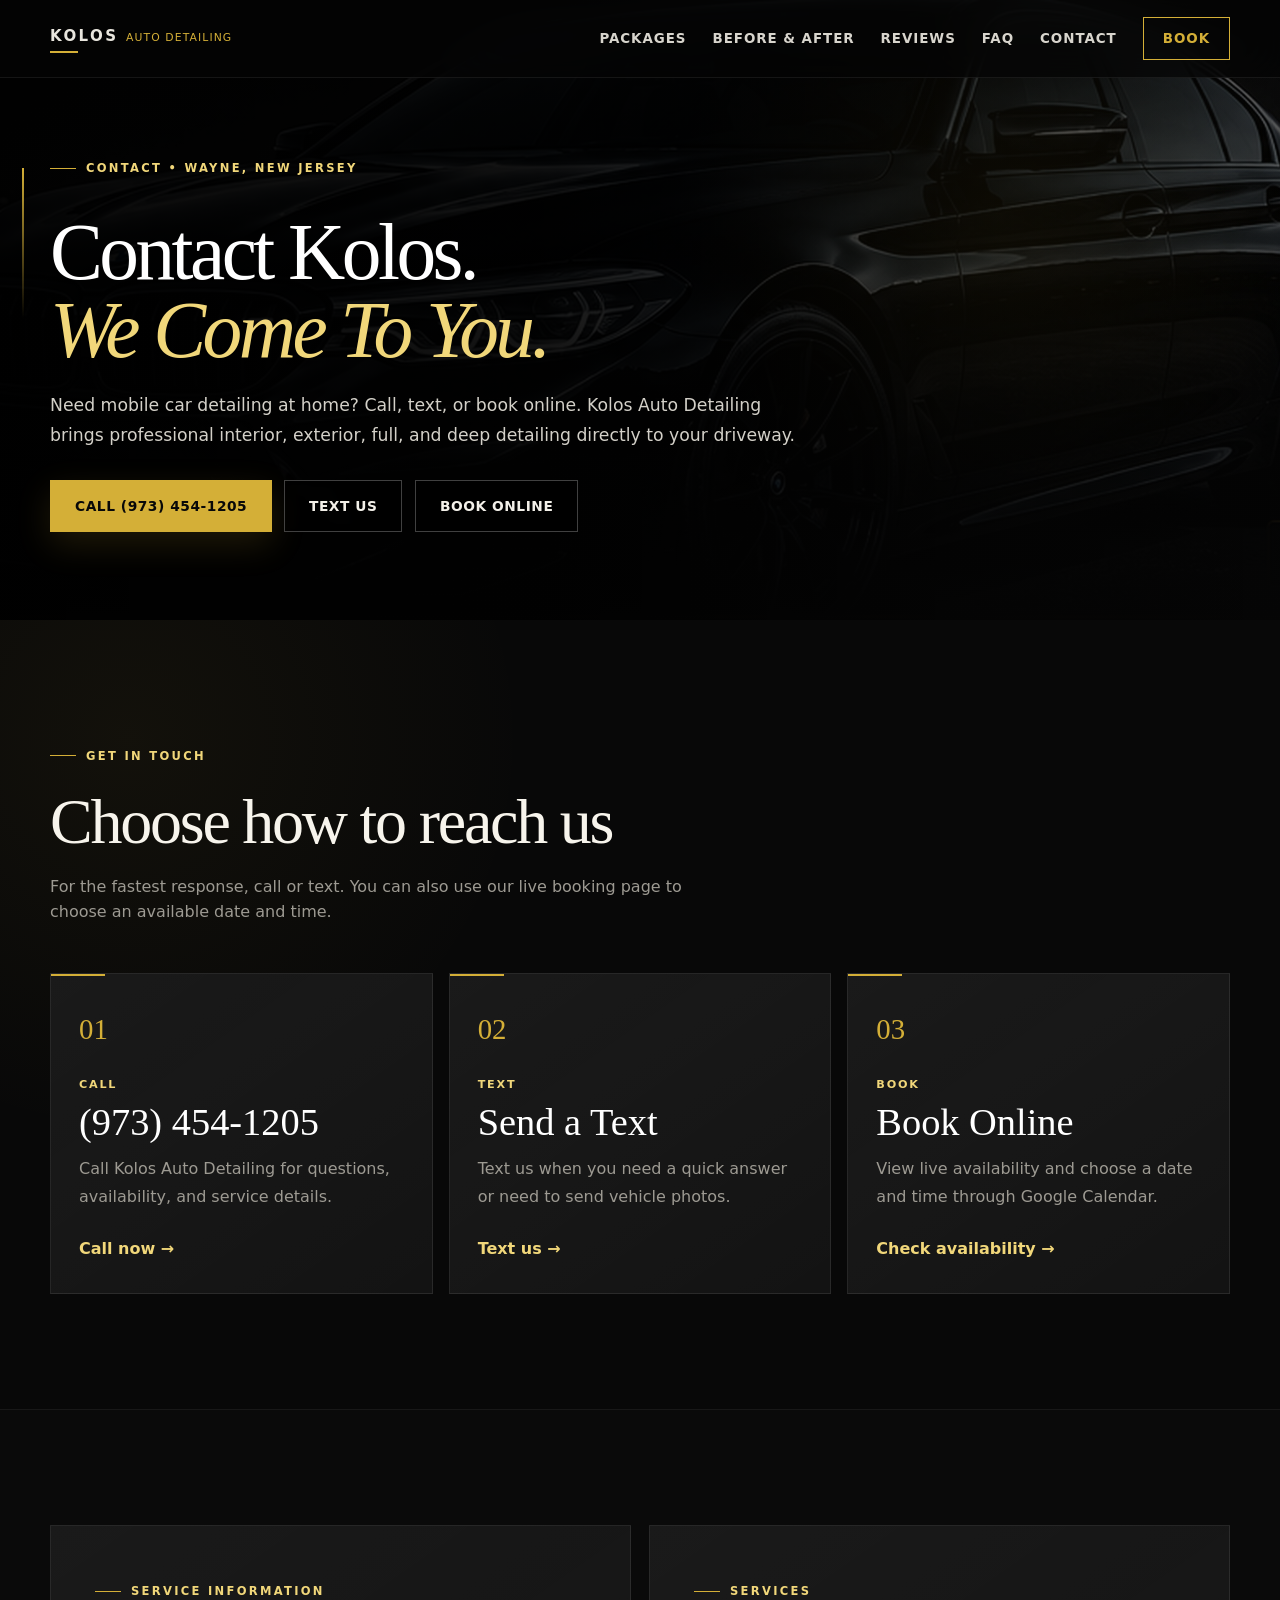
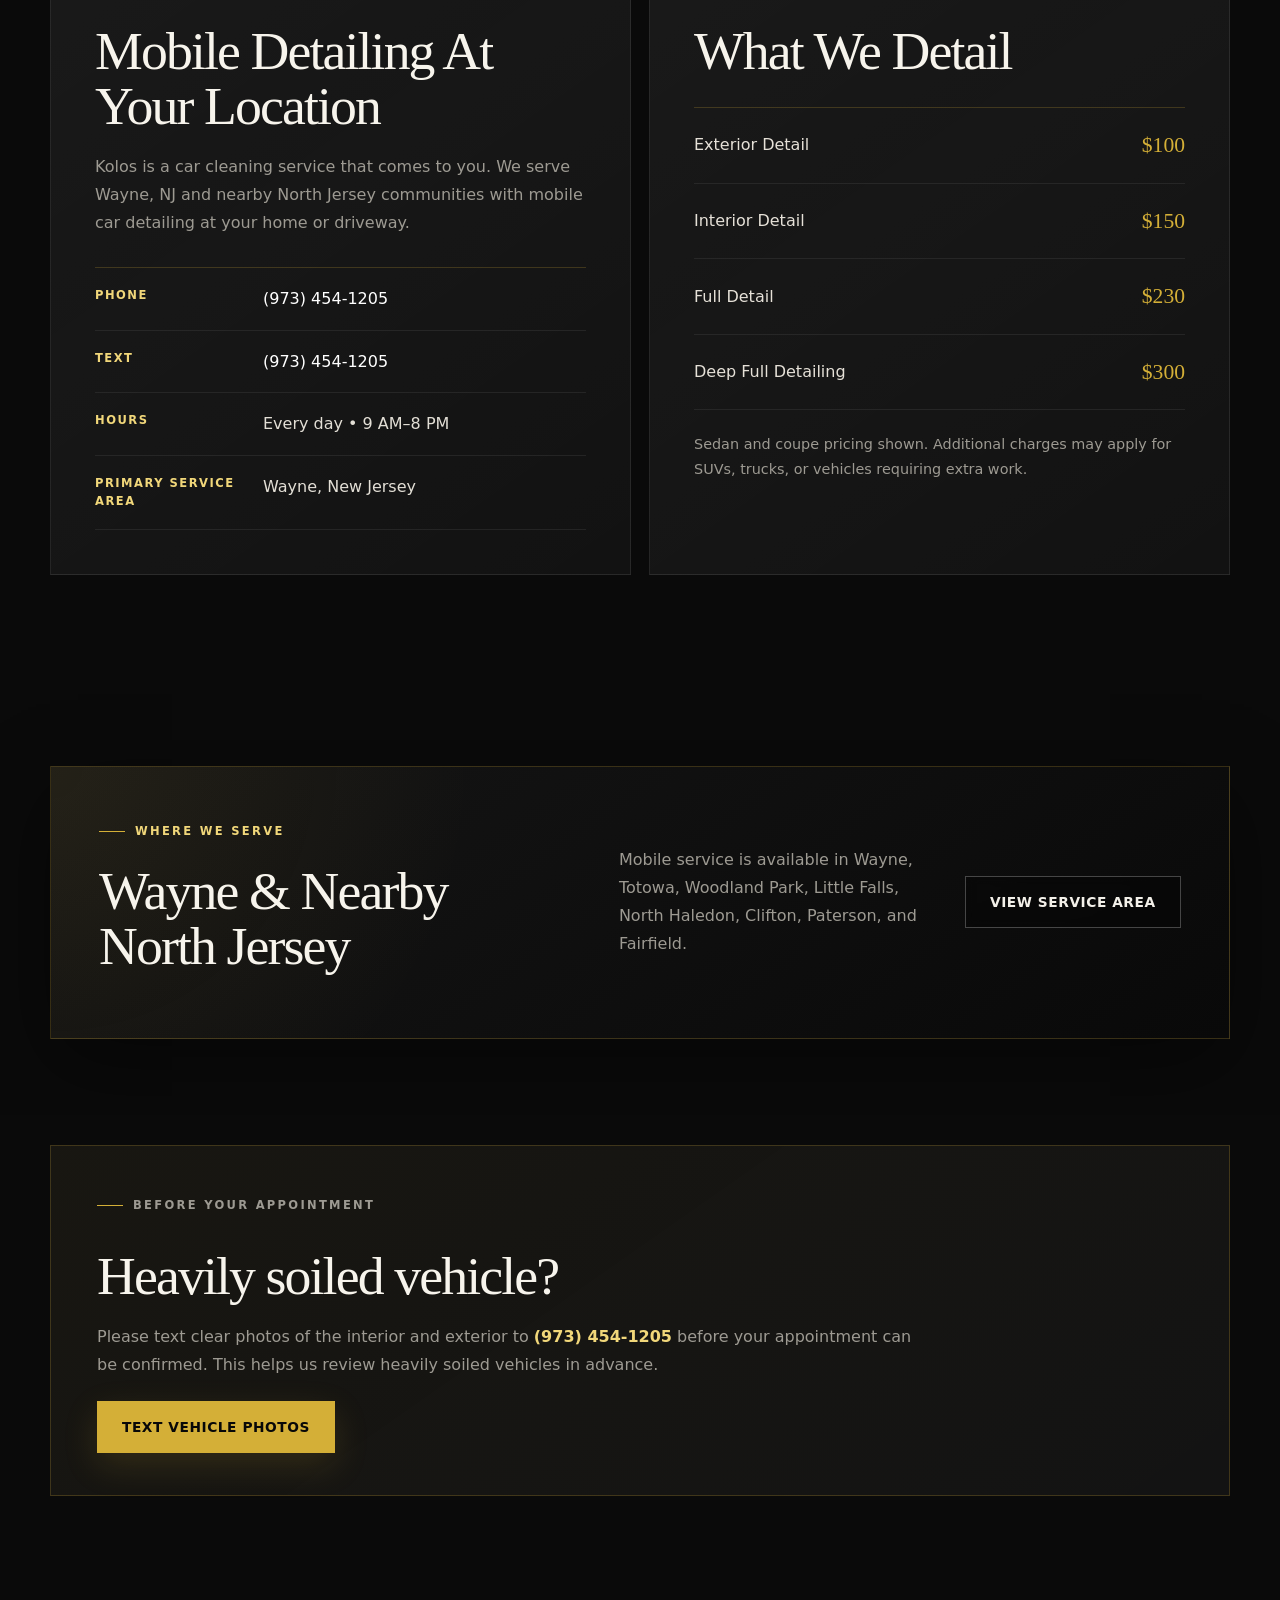
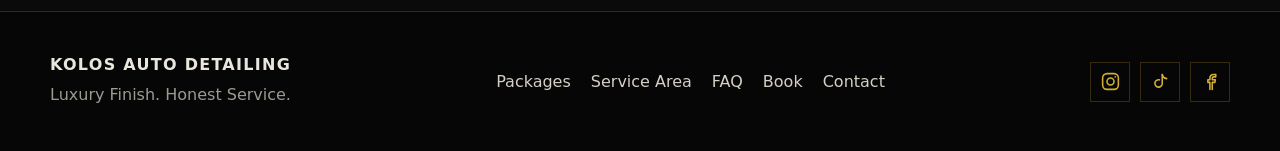
==== commit 49beee55: "Update contact.html" ====
--- a/contact.html
+++ b/contact.html
@@ -124,8 +124,9 @@
     <a href="/#results">Before &amp; After</a>
     <a href="/#reviews">Reviews</a>
     <a href="/#faq">FAQ</a>
+    <a href="/contact.html" aria-current="page">Contact</a>
     <a class="nav-cta" href="/#booking">Book</a>
-    <a href="/contact.html" aria-current="page">Contact</a>
+    
   </nav>
 </header>
 
@@ -325,4 +326,4 @@
 
 <script src="script.js"></script>
 </body>
-</html>+</html>
